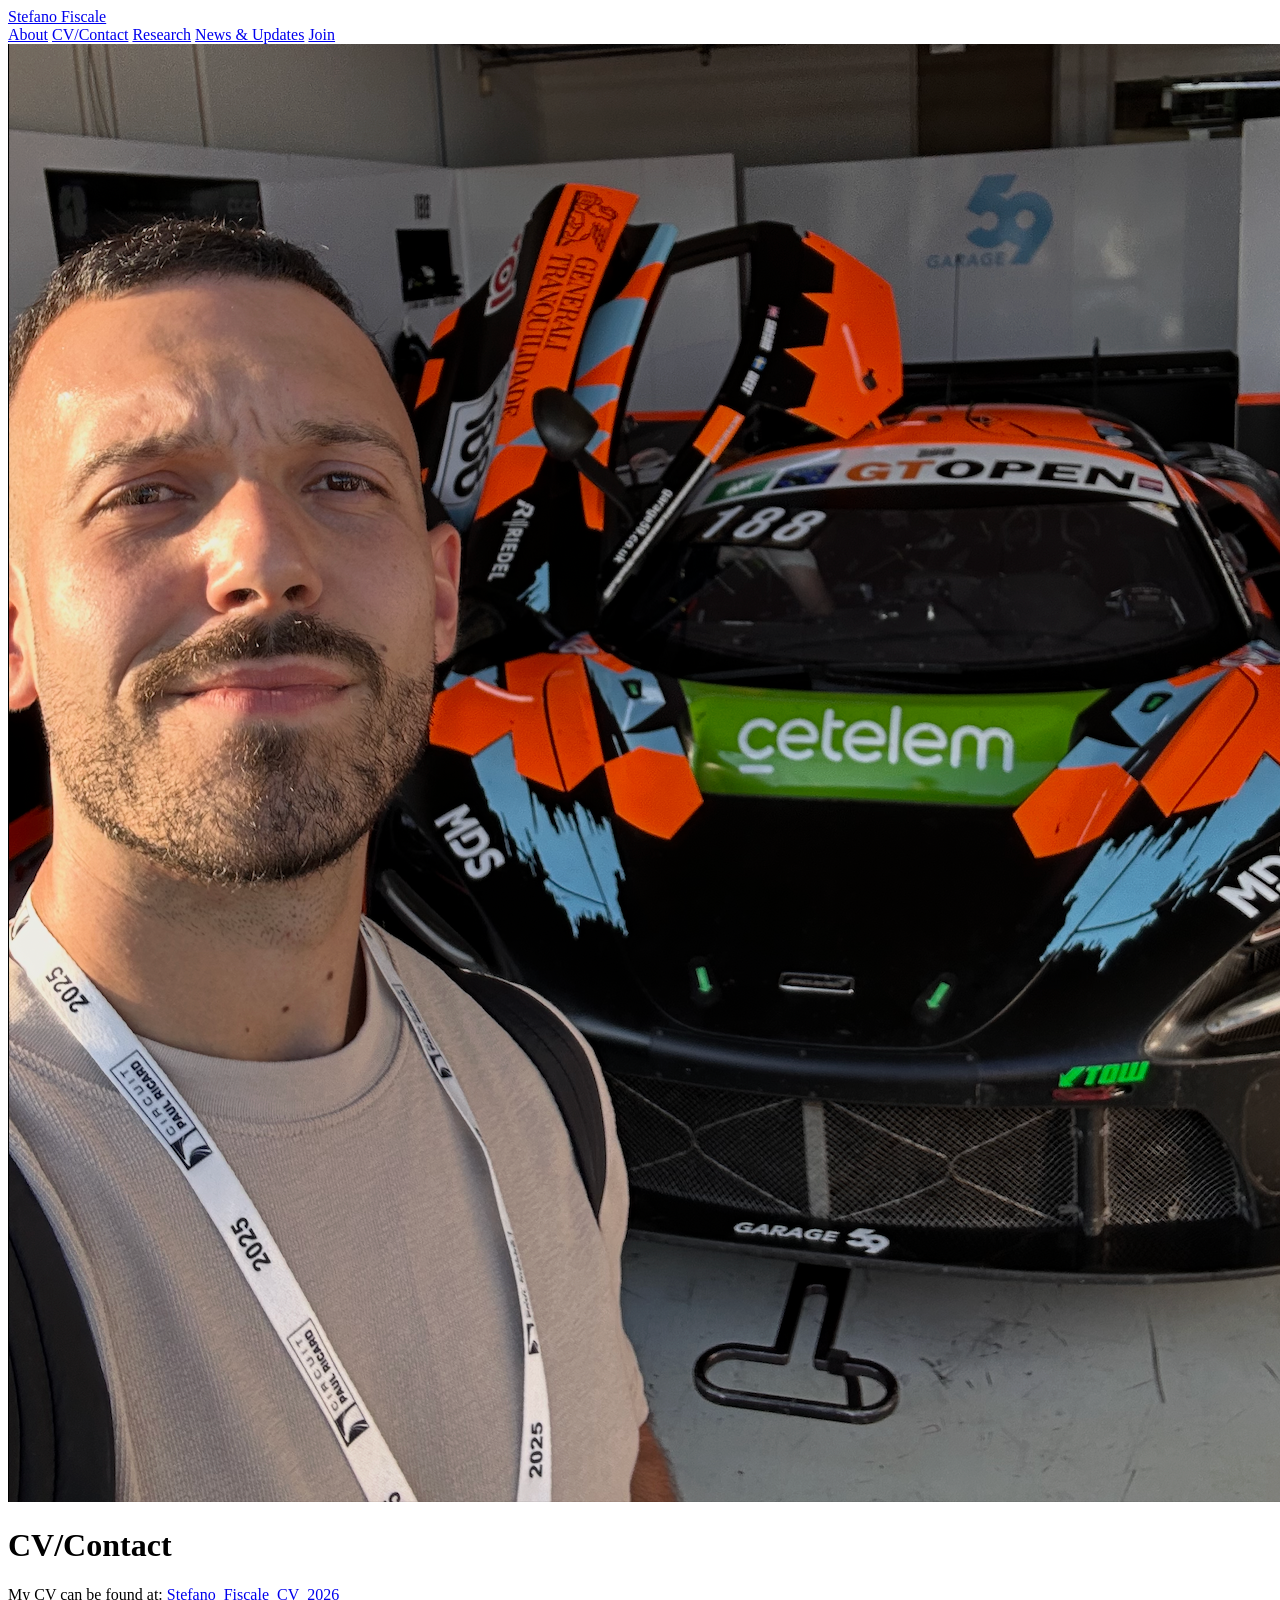
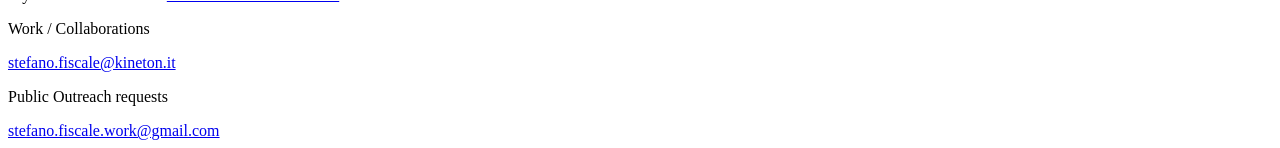
==== cv.html @ 449e36b0 "Revise CV/Contact section and update links Updated CV section with new contact information and remov" ====
<!DOCTYPE html>
<html lang="en">
<head>
    <meta charset="UTF-8">
    <meta name="viewport" content="width=device-width, initial-scale=1.0">
    <title>Contact</title>
    
    <link rel="stylesheet" href="style.css">
</head>

<body>

    <header>
        <a href="index.html" class="logo">Stefano Fiscale</a>
        <nav>
            
            <a href="index.html">About</a>
            <a href="cv.html" class="active">CV/Contact</a>
            <a href="research.html">Research</a>
            <a href="news.html">News & Updates</a>
            <a href="join.html">Join</a>
        </nav>
    </header>

    <main>
        <div class="sidebar">
            <img src="images/2025-12-09_profile_img.png" alt="Stefano Fiscale">
        </div>
        
        <div class="content">
            <h1>CV/Contact</h1>
          My CV can be found at: <a href="https://drive.google.com/file/d/1MNudLSuUvdtPojoa0FHg28A_SY5tFzfO/view?usp=sharing" target="_blank">Stefano_Fiscale_CV_2026</a>


          <p class="font-medium text-heading">Work / Collaborations</p>
            <div class="mt-2 flex flex-wrap items-center gap-x-4 gap-y-1 text-sm text-muted">
              <a href="mailto:stefano.fiscale@kineton.it class="text-heading underline underline-offset-4 decoration-border hover:decoration-heading transition-colors">
              stefano.fiscale@kineton.it
              </a>
            </div>

            <p class="font-medium text-heading">Public Outreach requests</p>
              <div class="mt-2 flex flex-wrap items-center gap-x-4 gap-y-1 text-sm text-muted">
                <a href="mailto:stefano.fiscale.work@gmail.com class="text-heading underline underline-offset-4 decoration-border hover:decoration-heading transition-colors">
                stefano.fiscale.work@gmail.com
                </a>
              </div>
            
        </div>
    </main>

</body>
</html>
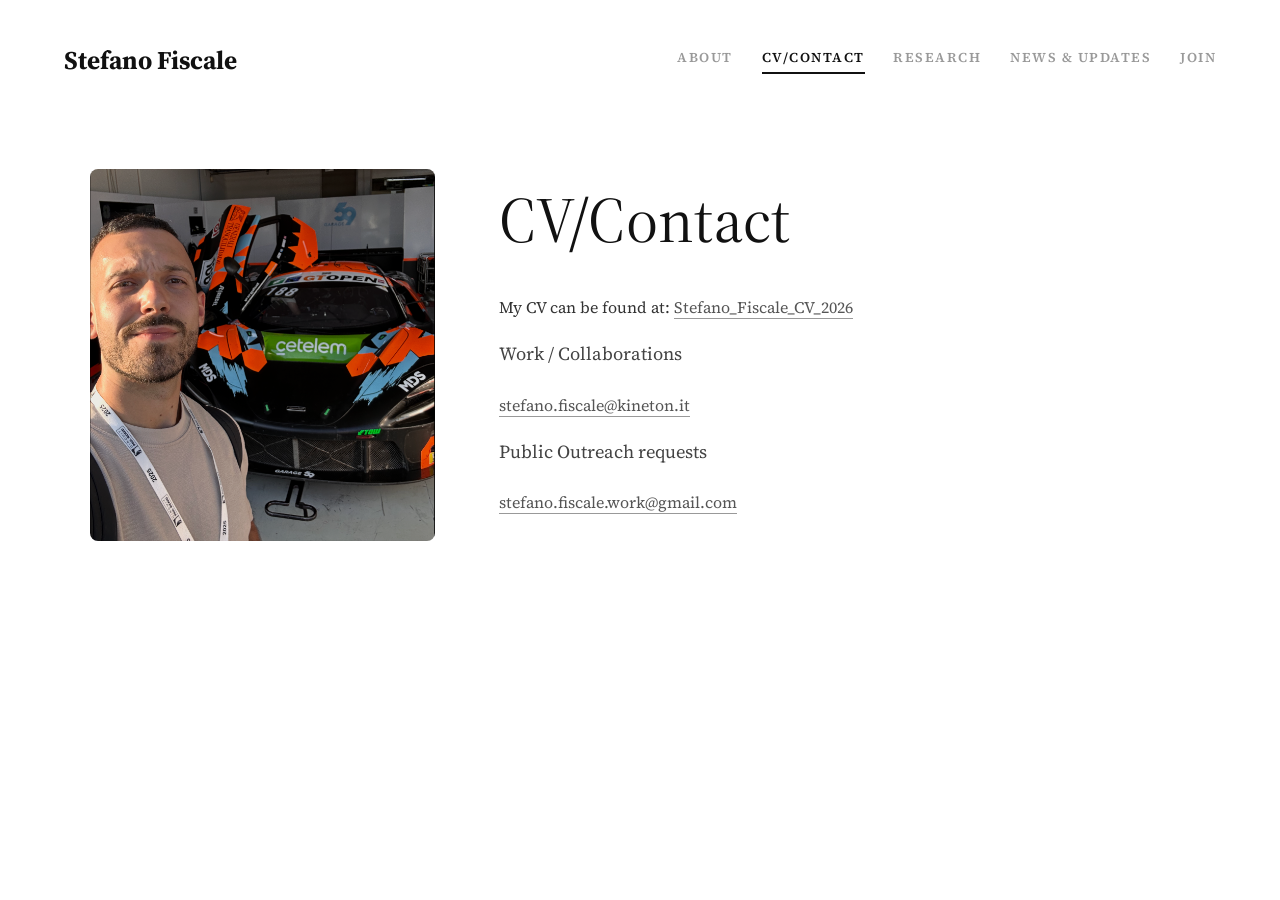
==== commit 6bc583f0: "Update stylesheet link to main.css" ====
--- a/cv.html
+++ b/cv.html
@@ -5,7 +5,7 @@
     <meta name="viewport" content="width=device-width, initial-scale=1.0">
     <title>Contact</title>
     
-    <link rel="stylesheet" href="style.css">
+    <link rel="stylesheet" href="assets/css/main.css">
 </head>
 
 <body>
--- a/assets/css/main.css
+++ b/assets/css/main.css
@@ -0,0 +1,122 @@
+@import url('https://fonts.googleapis.com/css2?family=Source+Serif+Pro:wght@400;600;700&display=swap');
+
+body {
+	margin: 0;
+	padding: 0;
+	background-color: #ffffff;
+	color: #333;
+	font-family: 'Source Serif Pro', 'Times New Roman', Times, serif;
+	line-height: 1.6;
+}
+
+/* Barra di navigazione superiore */
+header {
+	display: flex;
+	justify-content: space-between;
+	align-items: center;
+	padding: 2.5rem 5%;
+	max-width: 1200px;
+	margin: 0 auto;
+}
+.logo {
+	font-size: 1.6rem;
+	font-weight: 700;
+	text-decoration: none;
+	color: #111;
+}
+nav {
+	display: flex;
+	gap: 1.8rem;
+	flex-wrap: wrap;
+}
+nav a {
+	text-decoration: none;
+	color: #999;
+	font-size: 0.85rem;
+	font-weight: 600;
+	text-transform: uppercase;
+	letter-spacing: 1.5px;
+}
+nav a:hover, nav a.active {
+	color: #111;
+	border-bottom: 2px solid #111;
+	padding-bottom: 3px;
+}
+
+/* Layout principale a due colonne */
+main {
+	display: flex;
+	flex-wrap: wrap;
+	max-width: 1100px;
+	margin: 3rem auto;
+	padding: 0 5%;
+	gap: 4rem;
+}
+
+/* Colonna Sinistra (Immagine) */
+.sidebar {
+	flex: 1;
+	min-width: 280px;
+	max-width: 350px;
+}
+.sidebar img {
+	width: 100%;
+	border-radius: 8px;
+	object-fit: cover;
+}
+
+/* Colonna Destra (Testo) */
+.content {
+	flex: 2;
+	min-width: 320px;
+}
+.content h1 {
+	font-size: 4rem;
+	font-weight: 400;
+	margin-top: 0;
+	margin-bottom: 1.5rem;
+	color: #111;
+}
+.content p {
+	margin-bottom: 1.5rem;
+	font-size: 1.15rem;
+	color: #444;
+	text-align: left;
+}
+.content a {
+	color: #555;
+	text-decoration: none;
+	border-bottom: 1px solid #999;
+}
+.content a:hover {
+	color: #111;
+	border-bottom-color: #111;
+}
+
+/* Link di contatto stile footer */
+.social-links {
+	margin-top: 3rem;
+	display: flex;
+	gap: 1.5rem;
+	font-size: 1rem;
+}
+.social-links a {
+	border: none;
+	color: #666;
+}
+.social-links a:hover {
+	color: #111;
+	text-decoration: underline;
+}
+
+/* Responsività per schermi piccoli */
+@media (max-width: 768px) {
+	header {
+		flex-direction: column;
+		align-items: flex-start;
+		gap: 1.5rem;
+	}
+	main {
+		flex-direction: column;
+	}
+}
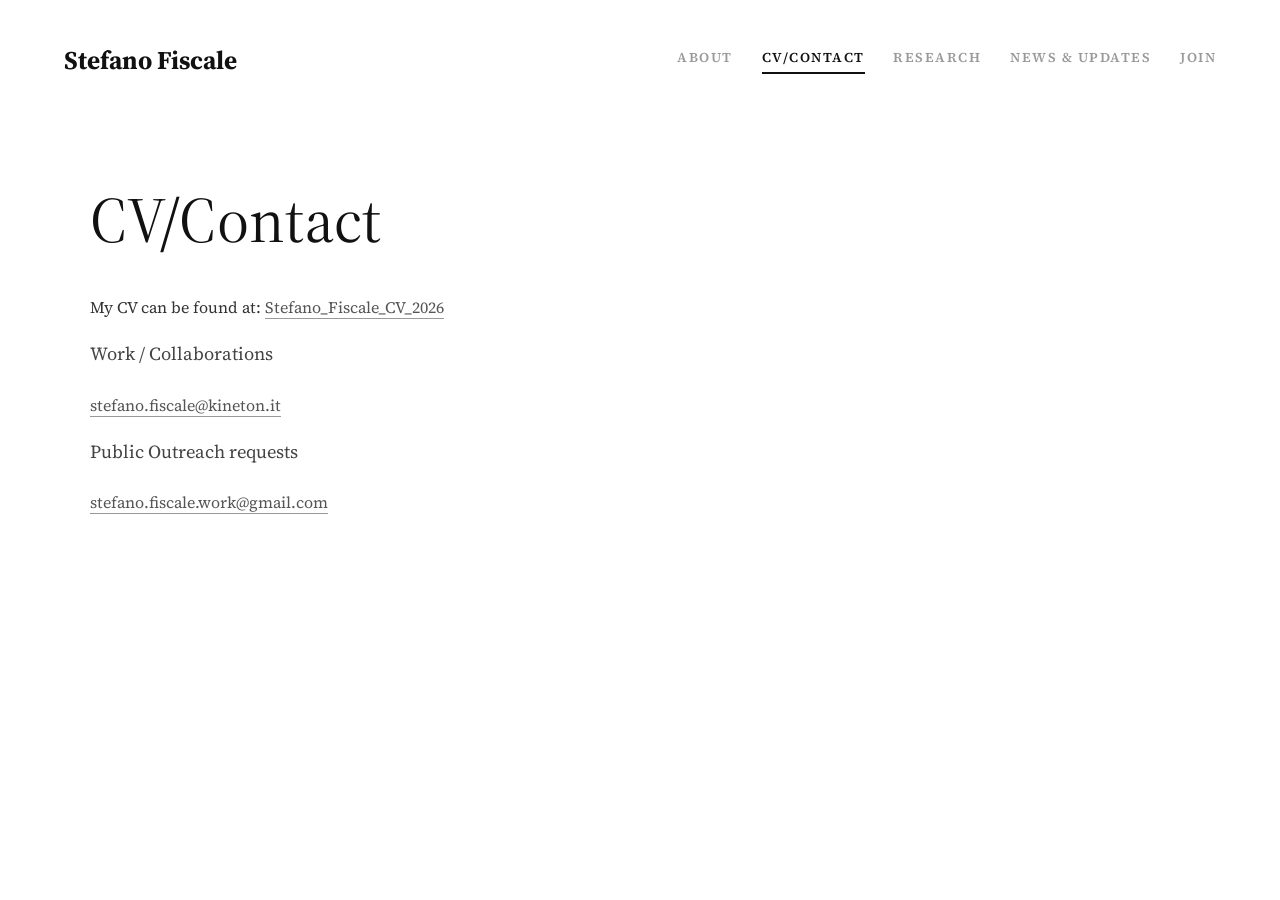
==== commit ee07200e: "Remove sidebar with profile image Removed sidebar with profile image from CV page." ====
--- a/cv.html
+++ b/cv.html
@@ -23,9 +23,6 @@
     </header>
 
     <main>
-        <div class="sidebar">
-            <img src="images/2025-12-09_profile_img.png" alt="Stefano Fiscale">
-        </div>
         
         <div class="content">
             <h1>CV/Contact</h1>
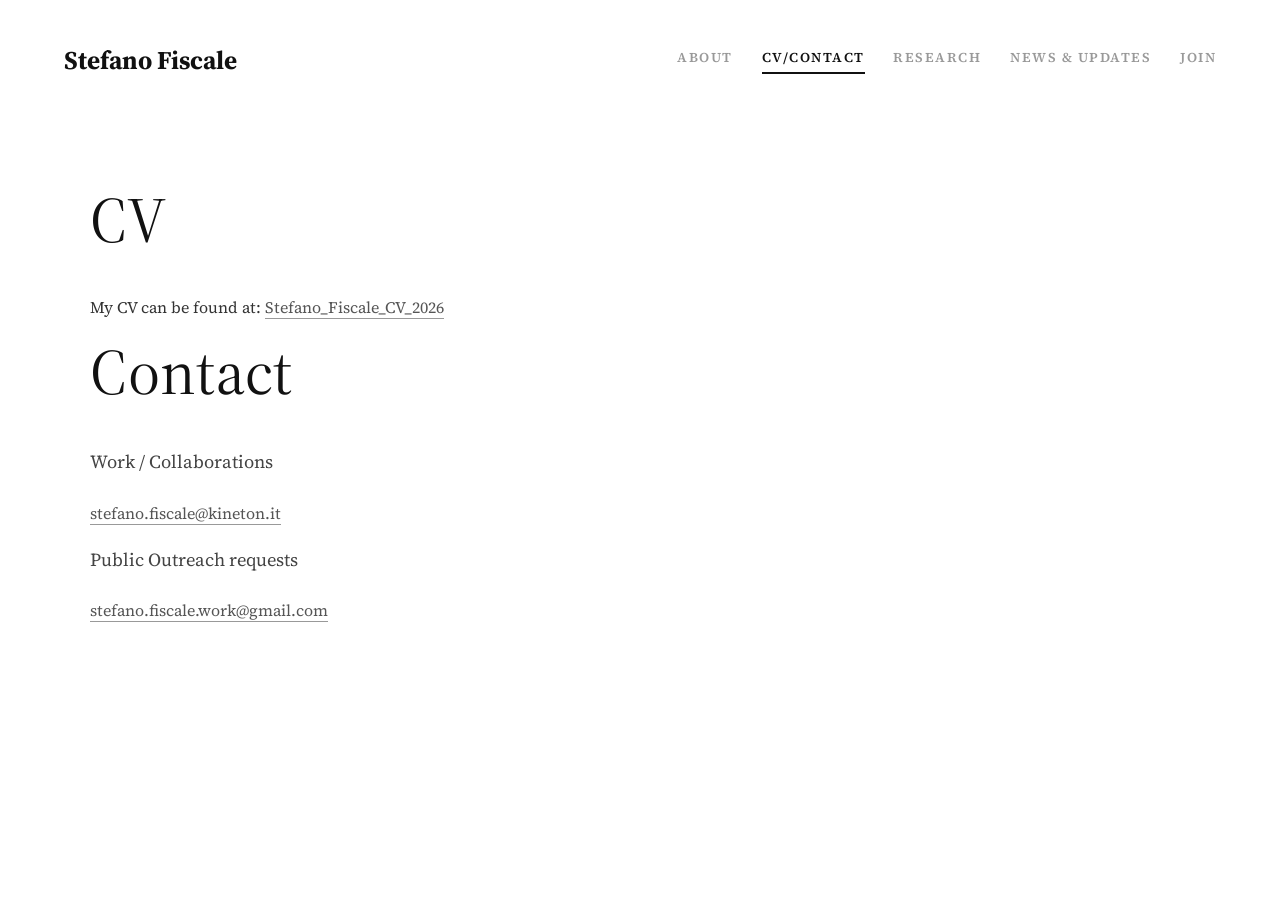
==== commit 15981698: "Update CV section and add Contact header" ====
--- a/cv.html
+++ b/cv.html
@@ -6,6 +6,7 @@
     <title>Contact</title>
     
     <link rel="stylesheet" href="assets/css/main.css">
+
 </head>
 
 <body>
@@ -25,10 +26,11 @@
     <main>
         
         <div class="content">
-            <h1>CV/Contact</h1>
+            <h1>CV</h1>
           My CV can be found at: <a href="https://drive.google.com/file/d/1MNudLSuUvdtPojoa0FHg28A_SY5tFzfO/view?usp=sharing" target="_blank">Stefano_Fiscale_CV_2026</a>
 
 
+        <h1>Contact</h1>
           <p class="font-medium text-heading">Work / Collaborations</p>
             <div class="mt-2 flex flex-wrap items-center gap-x-4 gap-y-1 text-sm text-muted">
               <a href="mailto:stefano.fiscale@kineton.it class="text-heading underline underline-offset-4 decoration-border hover:decoration-heading transition-colors">
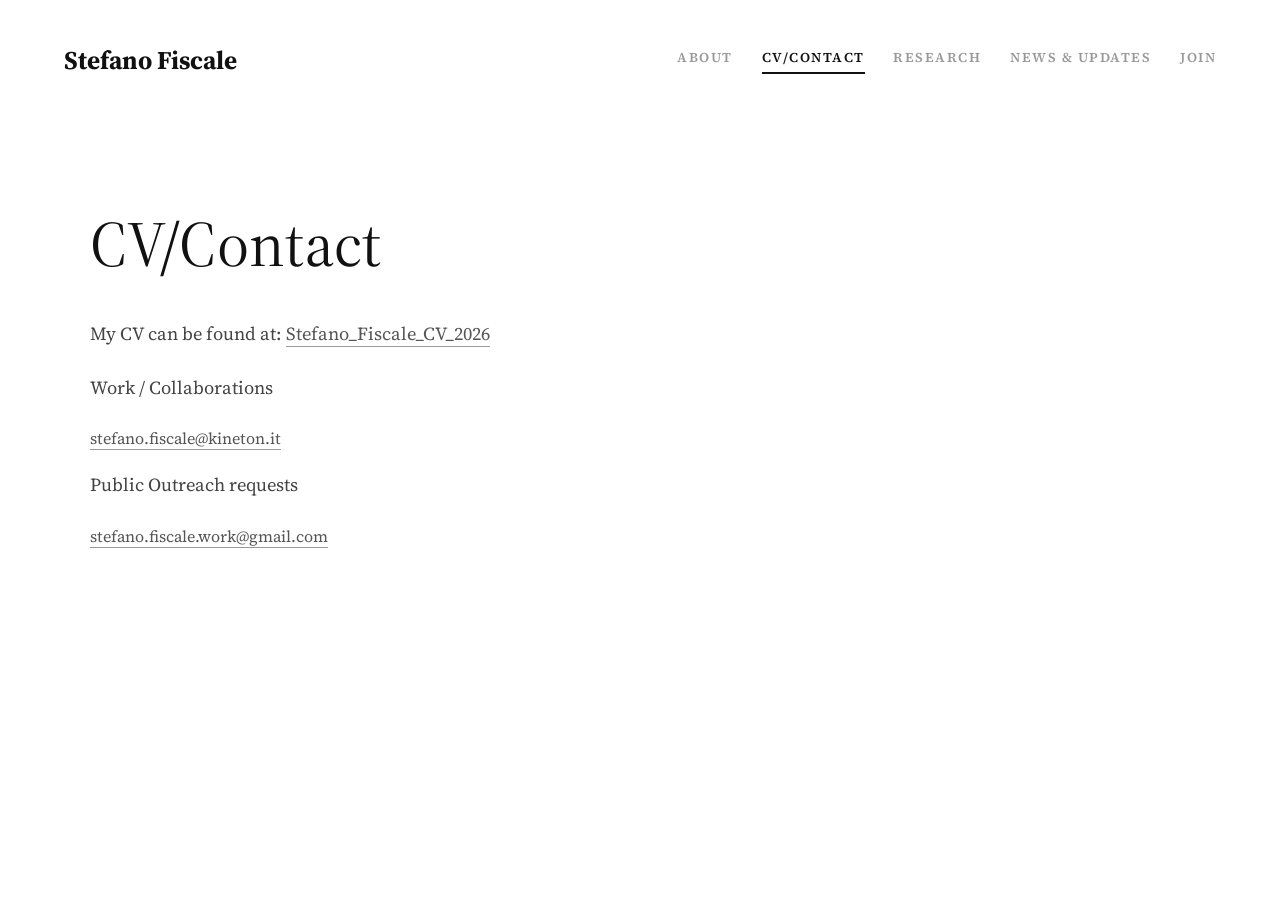
==== commit 2838a76c: "Revise CV layout Testing vertical space between header and content" ====
--- a/cv.html
+++ b/cv.html
@@ -26,17 +26,19 @@
     <main>
         
         <div class="content">
-            <h1>CV</h1>
-          My CV can be found at: <a href="https://drive.google.com/file/d/1MNudLSuUvdtPojoa0FHg28A_SY5tFzfO/view?usp=sharing" target="_blank">Stefano_Fiscale_CV_2026</a>
+            <p class="vertical-space-header-content"> <h1>CV/Contact</h1> </p>
+            
+            <p>
+                My CV can be found at: 
+                <a href="https://drive.google.com/file/d/1MNudLSuUvdtPojoa0FHg28A_SY5tFzfO/view?usp=sharing" target="_blank">Stefano_Fiscale_CV_2026</a>
+            </p>
 
-
-        <h1>Contact</h1>
-          <p class="font-medium text-heading">Work / Collaborations</p>
-            <div class="mt-2 flex flex-wrap items-center gap-x-4 gap-y-1 text-sm text-muted">
-              <a href="mailto:stefano.fiscale@kineton.it class="text-heading underline underline-offset-4 decoration-border hover:decoration-heading transition-colors">
-              stefano.fiscale@kineton.it
-              </a>
-            </div>
+            <p class="font-medium text-heading">Work / Collaborations</p>
+                <div class="mt-2 flex flex-wrap items-center gap-x-4 gap-y-1 text-sm text-muted">
+                  <a href="mailto:stefano.fiscale@kineton.it class="text-heading underline underline-offset-4 decoration-border hover:decoration-heading transition-colors">
+                  stefano.fiscale@kineton.it
+                  </a>
+                </div>
 
             <p class="font-medium text-heading">Public Outreach requests</p>
               <div class="mt-2 flex flex-wrap items-center gap-x-4 gap-y-1 text-sm text-muted">
--- a/assets/css/main.css
+++ b/assets/css/main.css
@@ -109,6 +109,10 @@
 	text-decoration: underline;
 }
 
+.vertical-space-header-content {
+    margin-bottom: 24px; /* Crea uno spazio di 24px sotto al paragrafo */
+  }
+
 /* Responsività per schermi piccoli */
 @media (max-width: 768px) {
 	header {
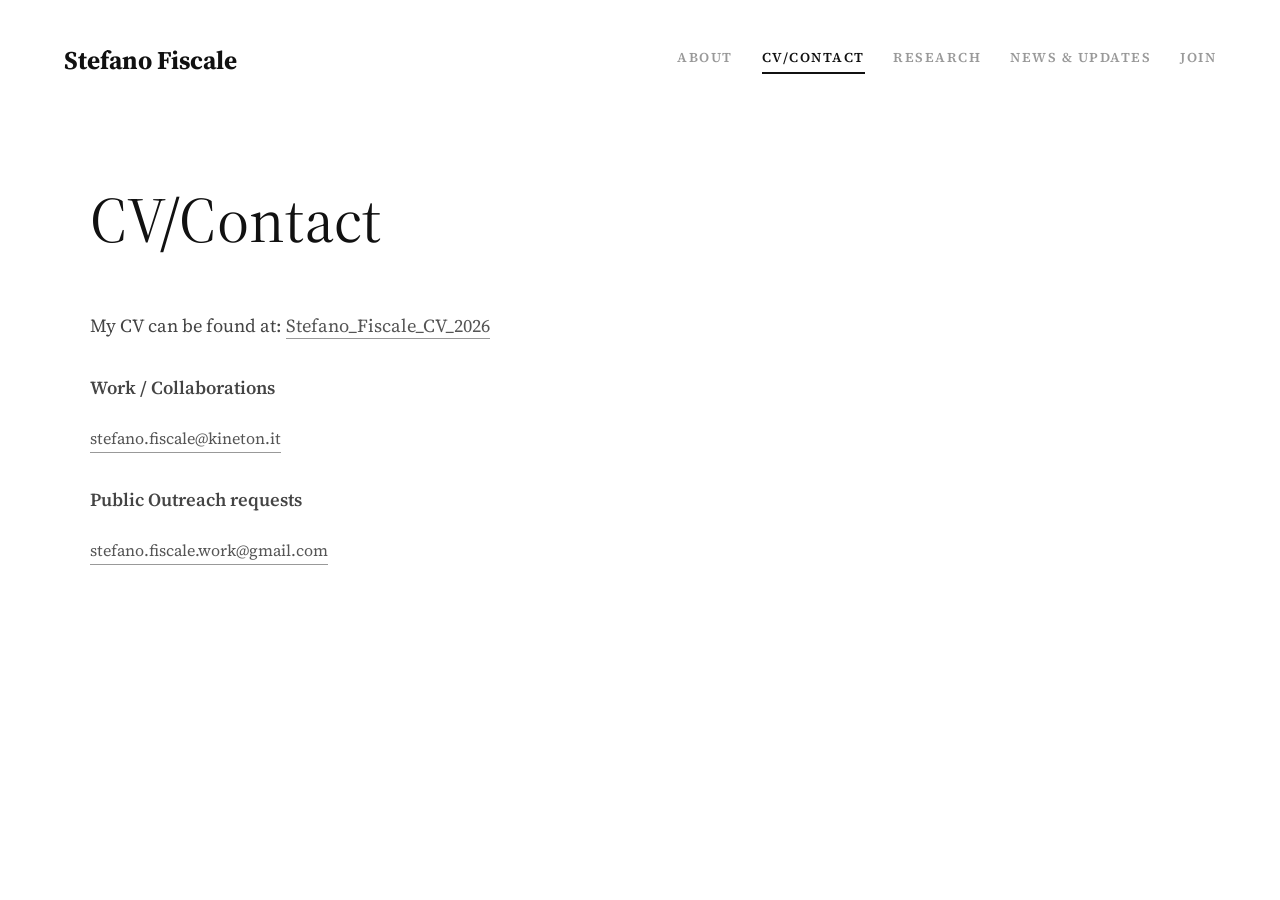
==== commit bcc4d037: "Refactor CV/Contact section in cv.html Updated contact information and improved structure." ====
--- a/cv.html
+++ b/cv.html
@@ -6,7 +6,6 @@
     <title>Contact</title>
     
     <link rel="stylesheet" href="assets/css/main.css">
-
 </head>
 
 <body>
@@ -14,7 +13,6 @@
     <header>
         <a href="index.html" class="logo">Stefano Fiscale</a>
         <nav>
-            
             <a href="index.html">About</a>
             <a href="cv.html" class="active">CV/Contact</a>
             <a href="research.html">Research</a>
@@ -26,26 +24,29 @@
     <main>
         
         <div class="content">
-            <p class="vertical-space-header-content"> <h1>CV/Contact</h1> </p>
+            
+            <h1>CV/Contact</h1>
             
             <p>
                 My CV can be found at: 
                 <a href="https://drive.google.com/file/d/1MNudLSuUvdtPojoa0FHg28A_SY5tFzfO/view?usp=sharing" target="_blank">Stefano_Fiscale_CV_2026</a>
             </p>
 
-            <p class="font-medium text-heading">Work / Collaborations</p>
-                <div class="mt-2 flex flex-wrap items-center gap-x-4 gap-y-1 text-sm text-muted">
-                  <a href="mailto:stefano.fiscale@kineton.it class="text-heading underline underline-offset-4 decoration-border hover:decoration-heading transition-colors">
-                  stefano.fiscale@kineton.it
-                  </a>
-                </div>
+            <p class="contact-heading">Work / Collaborations</p>
+            <div class="contact-links">
+                
+                <a href="mailto:stefano.fiscale@kineton.it" class="contact-email">
+                    stefano.fiscale@kineton.it
+                </a>
+            </div>
 
-            <p class="font-medium text-heading">Public Outreach requests</p>
-              <div class="mt-2 flex flex-wrap items-center gap-x-4 gap-y-1 text-sm text-muted">
-                <a href="mailto:stefano.fiscale.work@gmail.com class="text-heading underline underline-offset-4 decoration-border hover:decoration-heading transition-colors">
-                stefano.fiscale.work@gmail.com
+            <p class="contact-heading">Public Outreach requests</p>
+            <div class="contact-links">
+                
+                <a href="mailto:stefano.fiscale.work@gmail.com" class="contact-email">
+                    stefano.fiscale.work@gmail.com
                 </a>
-              </div>
+            </div>
             
         </div>
     </main>
--- a/assets/css/main.css
+++ b/assets/css/main.css
@@ -74,7 +74,7 @@
 	font-size: 4rem;
 	font-weight: 400;
 	margin-top: 0;
-	margin-bottom: 1.5rem;
+	margin-bottom: 2.5rem; /* Aumentato lo spazio sotto al titolo principale */
 	color: #111;
 }
 .content p {
@@ -109,9 +109,35 @@
 	text-decoration: underline;
 }
 
-.vertical-space-header-content {
-    margin-bottom: 24px; /* Crea uno spazio di 24px sotto al paragrafo */
-  }
+/* --- Nuovi stili per la pagina CV/Contatti --- */
+.contact-heading {
+    font-weight: 600;
+    color: #111;
+    margin-top: 2rem;
+    margin-bottom: 0.5rem;
+}
+
+.contact-links {
+    display: flex;
+    flex-wrap: wrap;
+    align-items: center;
+    gap: 1rem;
+    font-size: 1rem;
+    color: #666;
+    margin-bottom: 1.5rem;
+}
+
+.contact-email {
+    color: #111;
+    text-decoration: underline;
+    text-underline-offset: 4px;
+    transition: color 0.2s ease;
+}
+
+.contact-email:hover {
+    color: #000;
+    text-decoration-color: #000;
+}
 
 /* Responsività per schermi piccoli */
 @media (max-width: 768px) {
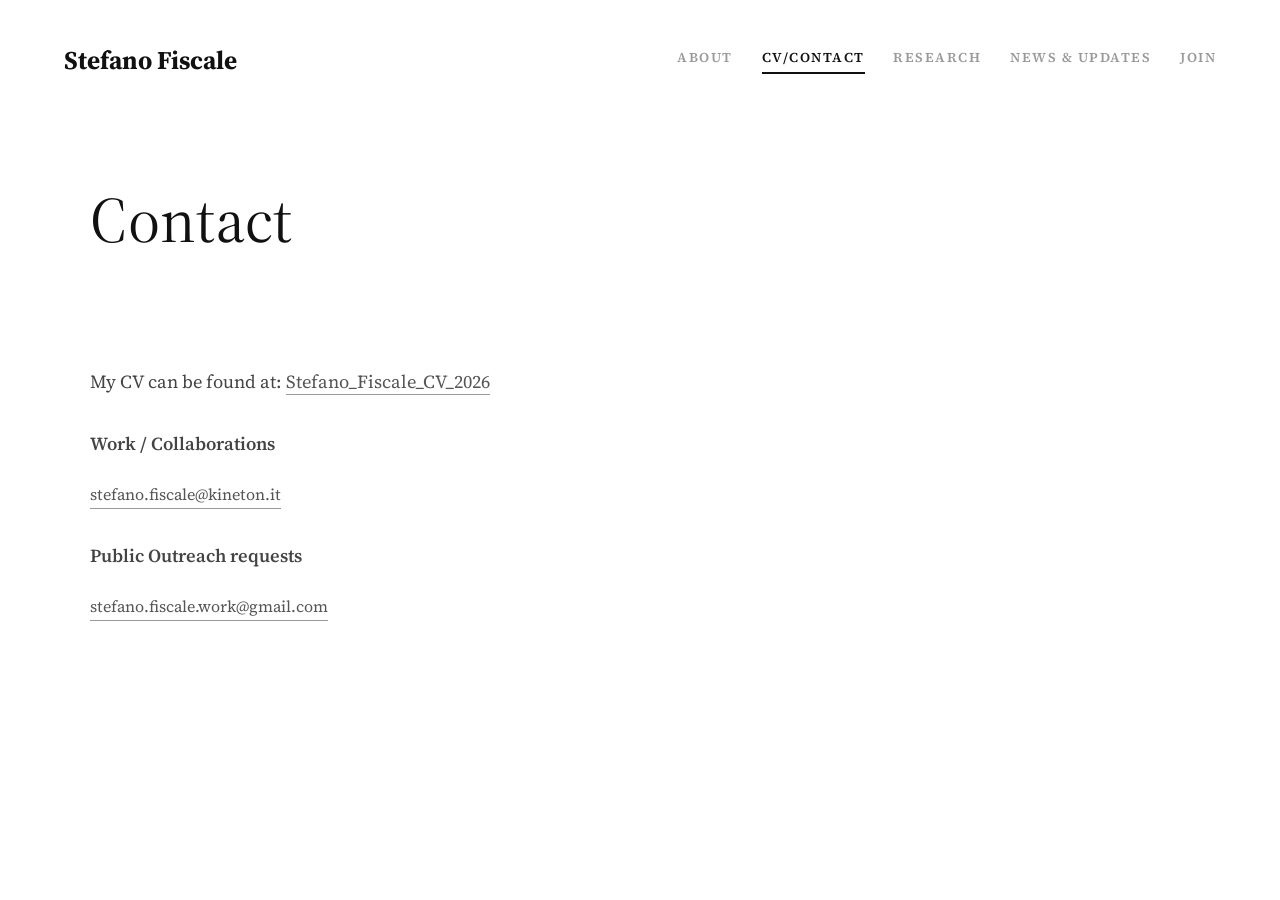
==== commit 42376233: "Update CV page title and clean up HTML structure" ====
--- a/cv.html
+++ b/cv.html
@@ -22,10 +22,9 @@
     </header>
 
     <main>
-        
         <div class="content">
             
-            <h1>CV/Contact</h1>
+            <h1 class="page-title">Contact</h1>
             
             <p>
                 My CV can be found at: 
@@ -34,7 +33,6 @@
 
             <p class="contact-heading">Work / Collaborations</p>
             <div class="contact-links">
-                
                 <a href="mailto:stefano.fiscale@kineton.it" class="contact-email">
                     stefano.fiscale@kineton.it
                 </a>
@@ -42,12 +40,10 @@
 
             <p class="contact-heading">Public Outreach requests</p>
             <div class="contact-links">
-                
                 <a href="mailto:stefano.fiscale.work@gmail.com" class="contact-email">
                     stefano.fiscale.work@gmail.com
                 </a>
             </div>
-            
         </div>
     </main>
 
--- a/assets/css/main.css
+++ b/assets/css/main.css
@@ -43,7 +43,7 @@
 	padding-bottom: 3px;
 }
 
-/* Layout principale a due colonne */
+/* Layout principale */
 main {
 	display: flex;
 	flex-wrap: wrap;
@@ -53,7 +53,7 @@
 	gap: 4rem;
 }
 
-/* Colonna Sinistra (Immagine) */
+/* Colonna Sinistra (Immagine profilo homepage) */
 .sidebar {
 	flex: 1;
 	min-width: 280px;
@@ -65,18 +65,26 @@
 	object-fit: cover;
 }
 
-/* Colonna Destra (Testo) */
+/* Colonna Destra / Contenuto */
 .content {
 	flex: 2;
 	min-width: 320px;
 }
+
+/* Titolo H1 predefinito (per la homepage: resta compatto a 1.5rem) */
 .content h1 {
 	font-size: 4rem;
 	font-weight: 400;
 	margin-top: 0;
-	margin-bottom: 2.5rem; /* Aumentato lo spazio sotto al titolo principale */
+	margin-bottom: 1.5rem;
 	color: #111;
 }
+
+/* Titolo H1 per le pagine interne (ampia spaziatura come nell'immagine di riferimento) */
+.content h1.page-title {
+	margin-bottom: 6rem;
+}
+
 .content p {
 	margin-bottom: 1.5rem;
 	font-size: 1.15rem;
@@ -109,34 +117,34 @@
 	text-decoration: underline;
 }
 
-/* --- Nuovi stili per la pagina CV/Contatti --- */
+/* Stili specifici per i contatti */
 .contact-heading {
-    font-weight: 600;
-    color: #111;
-    margin-top: 2rem;
-    margin-bottom: 0.5rem;
+	font-weight: 600;
+	color: #111;
+	margin-top: 2rem;
+	margin-bottom: 0.5rem;
 }
 
 .contact-links {
-    display: flex;
-    flex-wrap: wrap;
-    align-items: center;
-    gap: 1rem;
-    font-size: 1rem;
-    color: #666;
-    margin-bottom: 1.5rem;
+	display: flex;
+	flex-wrap: wrap;
+	align-items: center;
+	gap: 1rem;
+	font-size: 1rem;
+	color: #666;
+	margin-bottom: 1.5rem;
 }
 
 .contact-email {
-    color: #111;
-    text-decoration: underline;
-    text-underline-offset: 4px;
-    transition: color 0.2s ease;
+	color: #111;
+	text-decoration: underline;
+	text-underline-offset: 4px;
+	transition: color 0.2s ease;
 }
 
 .contact-email:hover {
-    color: #000;
-    text-decoration-color: #000;
+	color: #000;
+	text-decoration-color: #000;
 }
 
 /* Responsività per schermi piccoli */
@@ -149,4 +157,8 @@
 	main {
 		flex-direction: column;
 	}
+	/* Adattamento del margine su smartphone */
+	.content h1.page-title {
+		margin-bottom: 3.5rem;
+	}
 }
